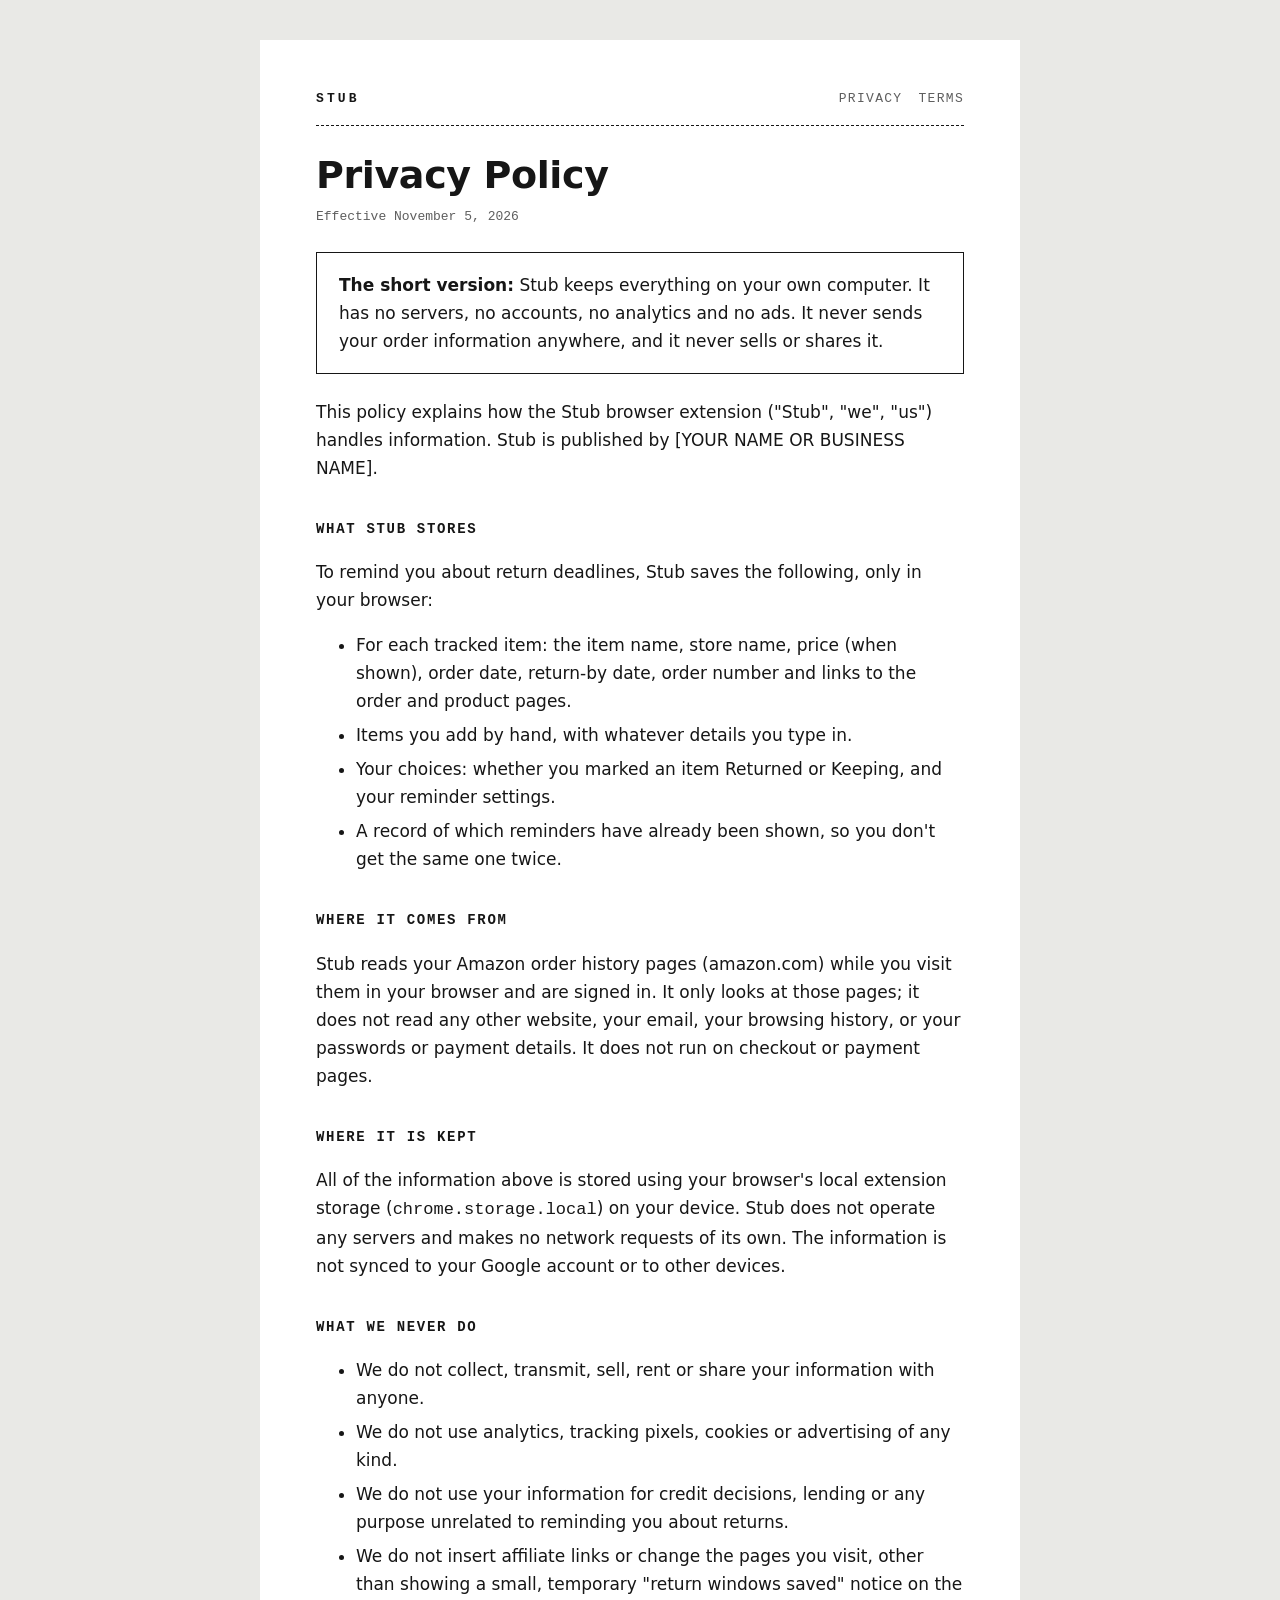
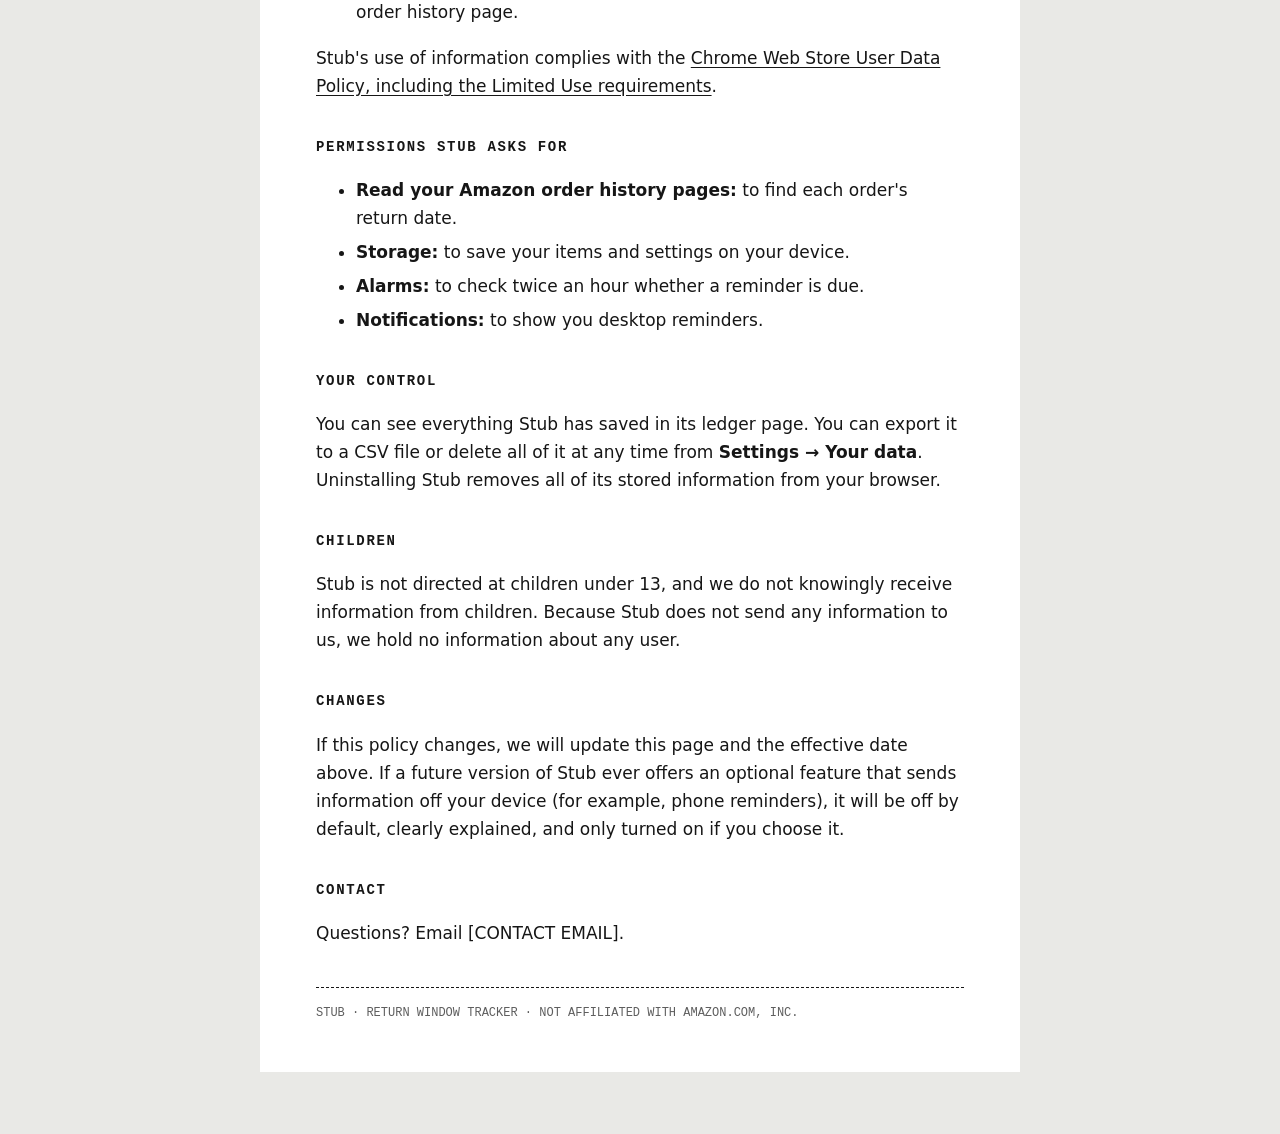
==== privacy.html @ e10acae8 "Add files via upload" ====
<!doctype html>
<html lang="en">
<head>
<meta charset="utf-8">
<meta name="viewport" content="width=device-width, initial-scale=1">
<title>Privacy Policy — Stub</title>
<link rel="icon" href="icon.png">
<link rel="stylesheet" href="site.css">
</head>
<body>
<main>
  <div class="top"><a href="index.html">STUB</a><nav><a href="privacy.html">PRIVACY</a><a href="terms.html">TERMS</a></nav></div>
  <h1>Privacy Policy</h1>
  <p class="meta">Effective November 5, 2026</p>

  <div class="summary"><p><b>The short version:</b> Stub keeps everything on your own computer. It has no servers, no accounts, no analytics and no ads. It never sends your order information anywhere, and it never sells or shares it.</p></div>

  <p>This policy explains how the Stub browser extension ("Stub", "we", "us") handles information. Stub is published by [YOUR NAME OR BUSINESS NAME].</p>

  <h2>What Stub stores</h2>
  <p>To remind you about return deadlines, Stub saves the following, only in your browser:</p>
  <ul>
    <li>For each tracked item: the item name, store name, price (when shown), order date, return-by date, order number and links to the order and product pages.</li>
    <li>Items you add by hand, with whatever details you type in.</li>
    <li>Your choices: whether you marked an item Returned or Keeping, and your reminder settings.</li>
    <li>A record of which reminders have already been shown, so you don't get the same one twice.</li>
  </ul>

  <h2>Where it comes from</h2>
  <p>Stub reads your Amazon order history pages (amazon.com) while you visit them in your browser and are signed in. It only looks at those pages; it does not read any other website, your email, your browsing history, or your passwords or payment details. It does not run on checkout or payment pages.</p>

  <h2>Where it is kept</h2>
  <p>All of the information above is stored using your browser's local extension storage (<code>chrome.storage.local</code>) on your device. Stub does not operate any servers and makes no network requests of its own. The information is not synced to your Google account or to other devices.</p>

  <h2>What we never do</h2>
  <ul>
    <li>We do not collect, transmit, sell, rent or share your information with anyone.</li>
    <li>We do not use analytics, tracking pixels, cookies or advertising of any kind.</li>
    <li>We do not use your information for credit decisions, lending or any purpose unrelated to reminding you about returns.</li>
    <li>We do not insert affiliate links or change the pages you visit, other than showing a small, temporary "return windows saved" notice on the order history page.</li>
  </ul>
  <p>Stub's use of information complies with the <a href="https://developer.chrome.com/docs/webstore/program-policies/limited-use">Chrome Web Store User Data Policy, including the Limited Use requirements</a>.</p>

  <h2>Permissions Stub asks for</h2>
  <ul>
    <li><b>Read your Amazon order history pages:</b> to find each order's return date.</li>
    <li><b>Storage:</b> to save your items and settings on your device.</li>
    <li><b>Alarms:</b> to check twice an hour whether a reminder is due.</li>
    <li><b>Notifications:</b> to show you desktop reminders.</li>
  </ul>

  <h2>Your control</h2>
  <p>You can see everything Stub has saved in its ledger page. You can export it to a CSV file or delete all of it at any time from <b>Settings → Your data</b>. Uninstalling Stub removes all of its stored information from your browser.</p>

  <h2>Children</h2>
  <p>Stub is not directed at children under 13, and we do not knowingly receive information from children. Because Stub does not send any information to us, we hold no information about any user.</p>

  <h2>Changes</h2>
  <p>If this policy changes, we will update this page and the effective date above. If a future version of Stub ever offers an optional feature that sends information off your device (for example, phone reminders), it will be off by default, clearly explained, and only turned on if you choose it.</p>

  <h2>Contact</h2>
  <p>Questions? Email [CONTACT EMAIL].</p>

  <footer>STUB · RETURN WINDOW TRACKER · NOT AFFILIATED WITH AMAZON.COM, INC.</footer>
</main>
</body>
</html>
---- site.css ----
@font-face { font-family: 'Plex Mono'; src: url('fonts/plex-mono-600.woff2') format('woff2'); font-weight: 600; }
@font-face { font-family: 'Plex Mono'; src: url('fonts/plex-mono-400.woff2') format('woff2'); font-weight: 400; }
@font-face { font-family: 'Plex Sans'; src: url('fonts/plex-sans-400.woff2') format('woff2'); font-weight: 400; }
@font-face { font-family: 'Plex Sans'; src: url('fonts/plex-sans-600.woff2') format('woff2'); font-weight: 600; }
:root { --ink: #161616; --muted: #5E5E5E; --red: #A82A18; --desk: #E9E9E6; }
* { box-sizing: border-box; }
body { margin: 0; background: var(--desk); color: var(--ink); font-family: 'Plex Sans', system-ui, sans-serif; font-size: 17px; line-height: 1.65; }
main { max-width: 760px; margin: 40px auto 64px; background: #fff; padding: 48px 56px; }
@media (max-width: 640px) { main { margin: 0; padding: 32px 20px; } }
.top { display: flex; justify-content: space-between; align-items: baseline; font-family: 'Plex Mono', monospace; font-size: 13px; letter-spacing: .14em; border-bottom: 1px dashed var(--ink); padding-bottom: 16px; margin-bottom: 28px; }
.top a { font-weight: 600; letter-spacing: .24em; text-decoration: none; color: var(--ink); }
.top nav a { font-weight: 400; letter-spacing: .1em; margin-left: 16px; color: var(--muted); }
h1 { font-size: 38px; line-height: 1.15; margin: 0 0 8px; letter-spacing: -.01em; }
h2 { font-family: 'Plex Mono', monospace; font-size: 14px; letter-spacing: .12em; text-transform: uppercase; margin: 36px 0 8px; }
.meta { font-family: 'Plex Mono', monospace; font-size: 13px; color: var(--muted); margin: 0 0 24px; }
.summary { border: 1px solid var(--ink); padding: 18px 22px; margin: 24px 0; }
.summary p { margin: 0; }
a { color: var(--ink); text-underline-offset: 3px; }
a:hover { color: var(--red); }
li { margin-bottom: 6px; }
footer { font-family: 'Plex Mono', monospace; font-size: 12px; color: var(--muted); border-top: 1px dashed var(--ink); margin-top: 40px; padding-top: 16px; }
.cta { display: inline-block; background: var(--ink); color: #fff; text-decoration: none; font-family: 'Plex Mono', monospace; font-weight: 600; font-size: 14px; letter-spacing: .12em; padding: 12px 20px; margin: 8px 0 4px; }
.cta:hover { background: #2E2E2E; color: #fff; }
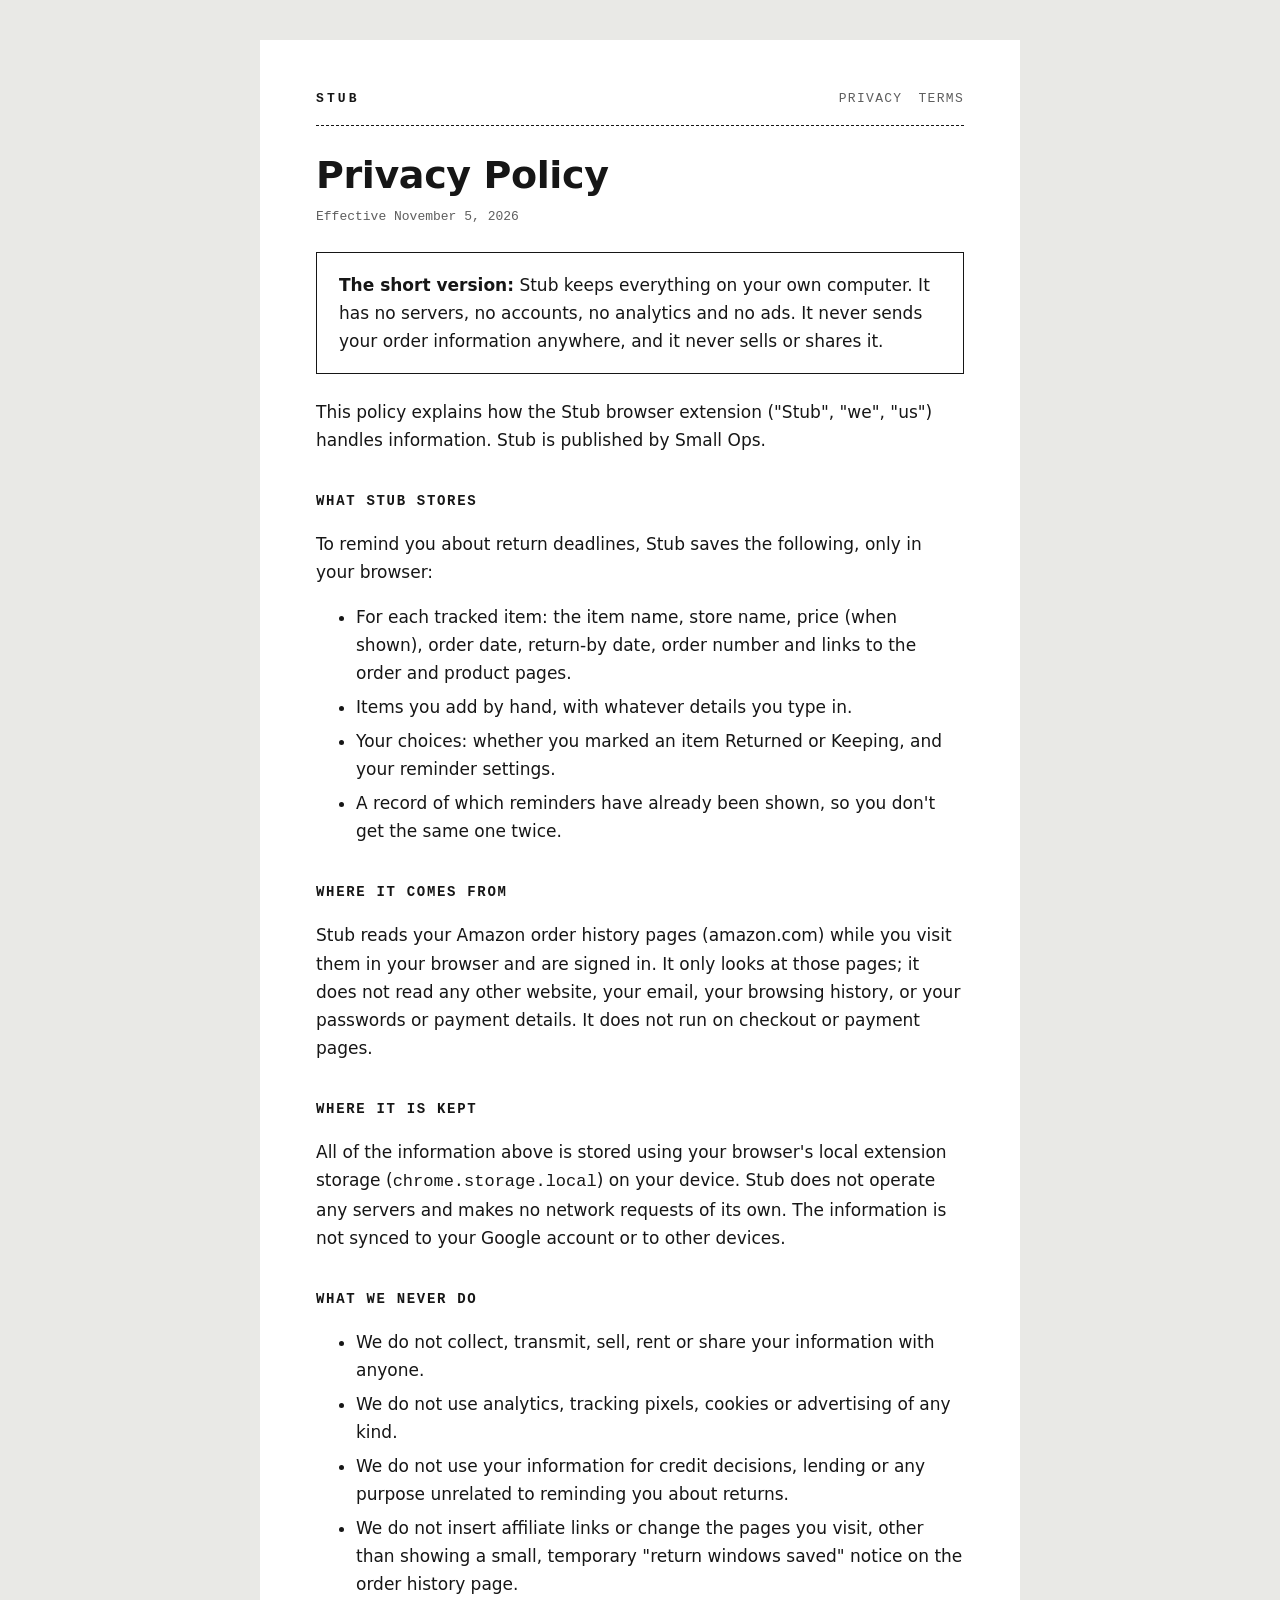
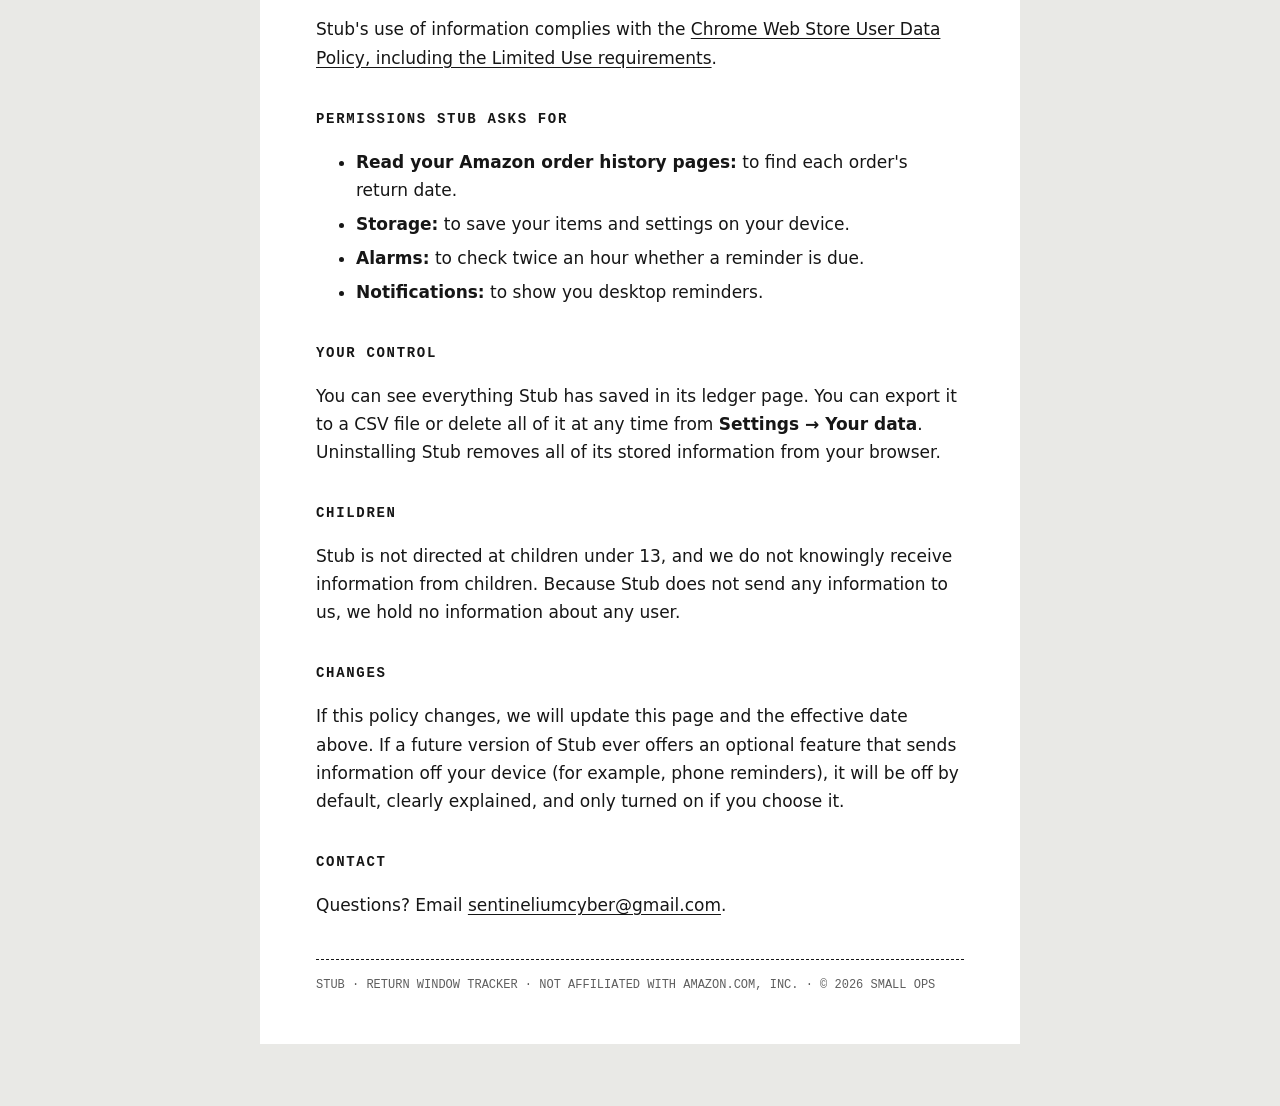
==== commit 4eb7b984: "Add files via upload" ====
--- a/privacy.html
+++ b/privacy.html
@@ -15,7 +15,7 @@
 
   <div class="summary"><p><b>The short version:</b> Stub keeps everything on your own computer. It has no servers, no accounts, no analytics and no ads. It never sends your order information anywhere, and it never sells or shares it.</p></div>
 
-  <p>This policy explains how the Stub browser extension ("Stub", "we", "us") handles information. Stub is published by [YOUR NAME OR BUSINESS NAME].</p>
+  <p>This policy explains how the Stub browser extension ("Stub", "we", "us") handles information. Stub is published by Small Ops.</p>
 
   <h2>What Stub stores</h2>
   <p>To remind you about return deadlines, Stub saves the following, only in your browser:</p>
@@ -59,9 +59,9 @@
   <p>If this policy changes, we will update this page and the effective date above. If a future version of Stub ever offers an optional feature that sends information off your device (for example, phone reminders), it will be off by default, clearly explained, and only turned on if you choose it.</p>
 
   <h2>Contact</h2>
-  <p>Questions? Email [CONTACT EMAIL].</p>
+  <p>Questions? Email <a href="mailto:sentineliumcyber@gmail.com">sentineliumcyber@gmail.com</a>.</p>
 
-  <footer>STUB · RETURN WINDOW TRACKER · NOT AFFILIATED WITH AMAZON.COM, INC.</footer>
+  <footer>STUB · RETURN WINDOW TRACKER · NOT AFFILIATED WITH AMAZON.COM, INC. · © 2026 SMALL OPS</footer>
 </main>
 </body>
 </html>
